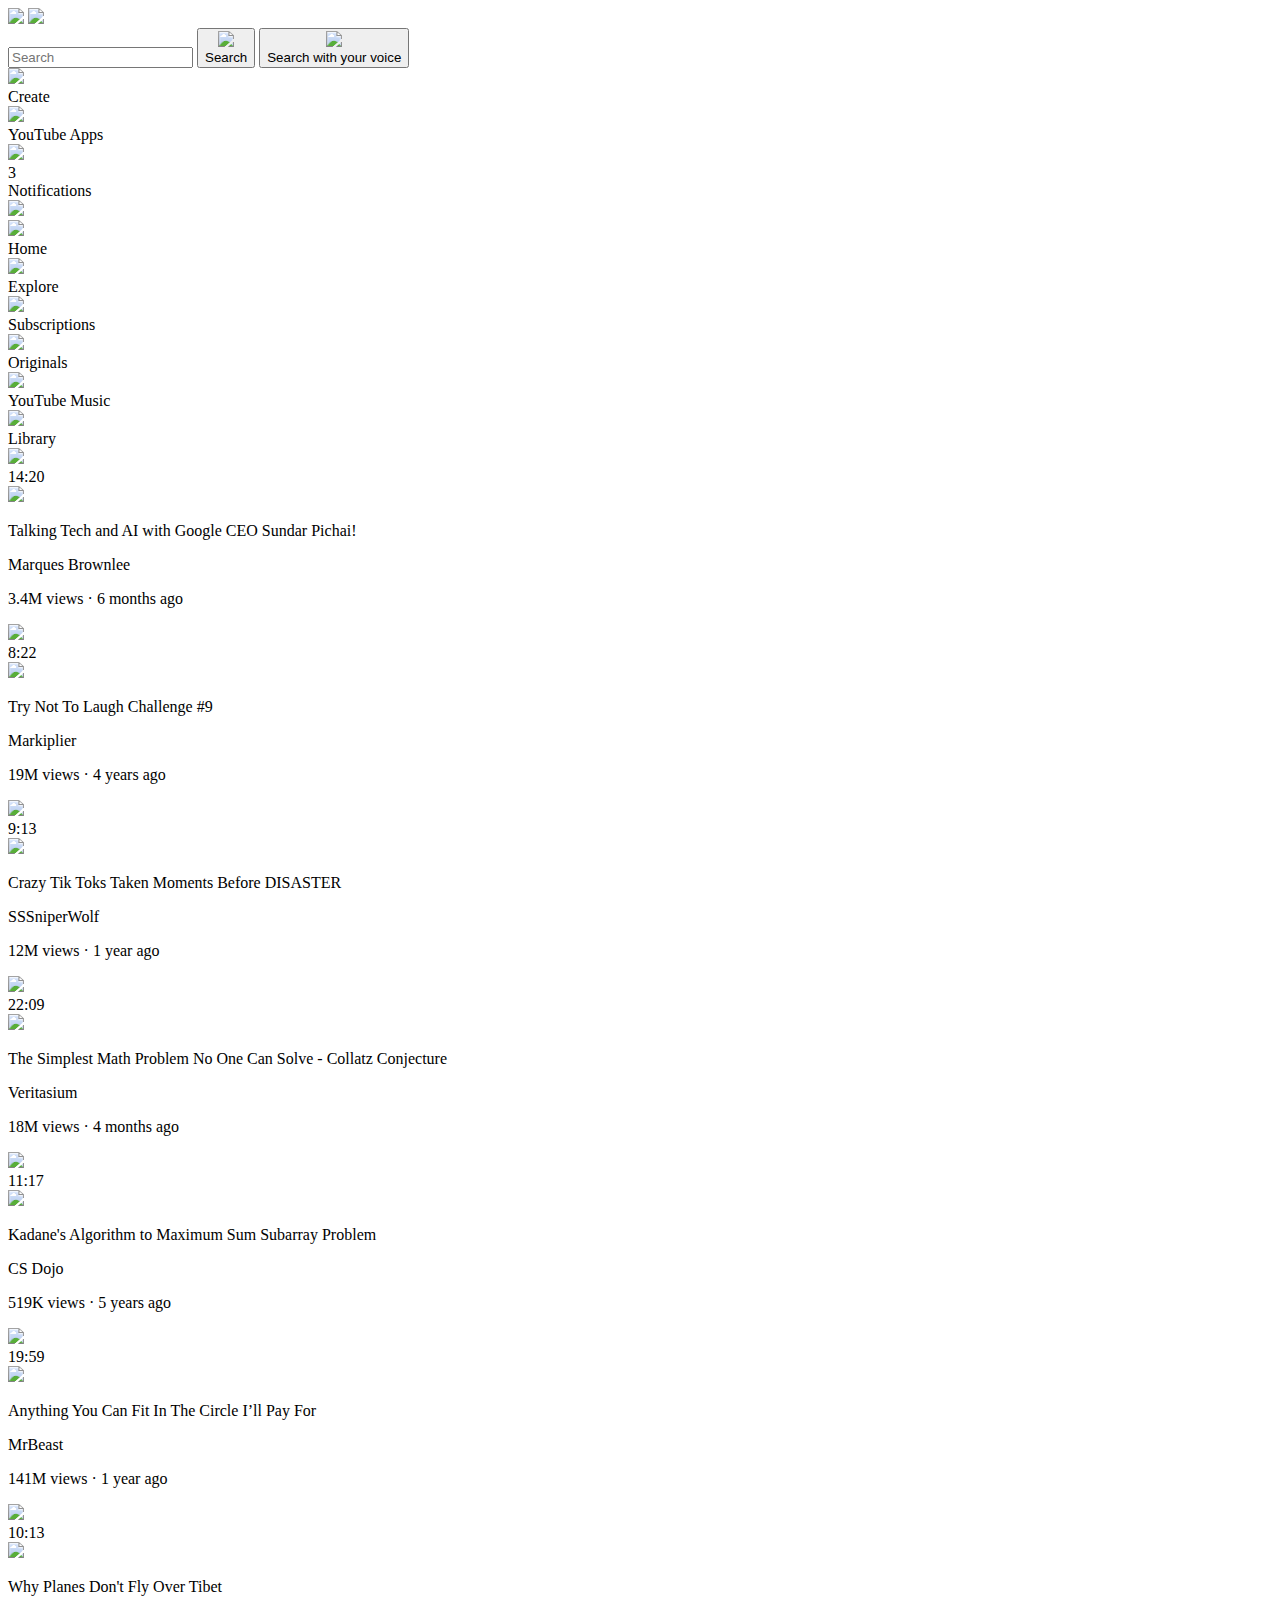
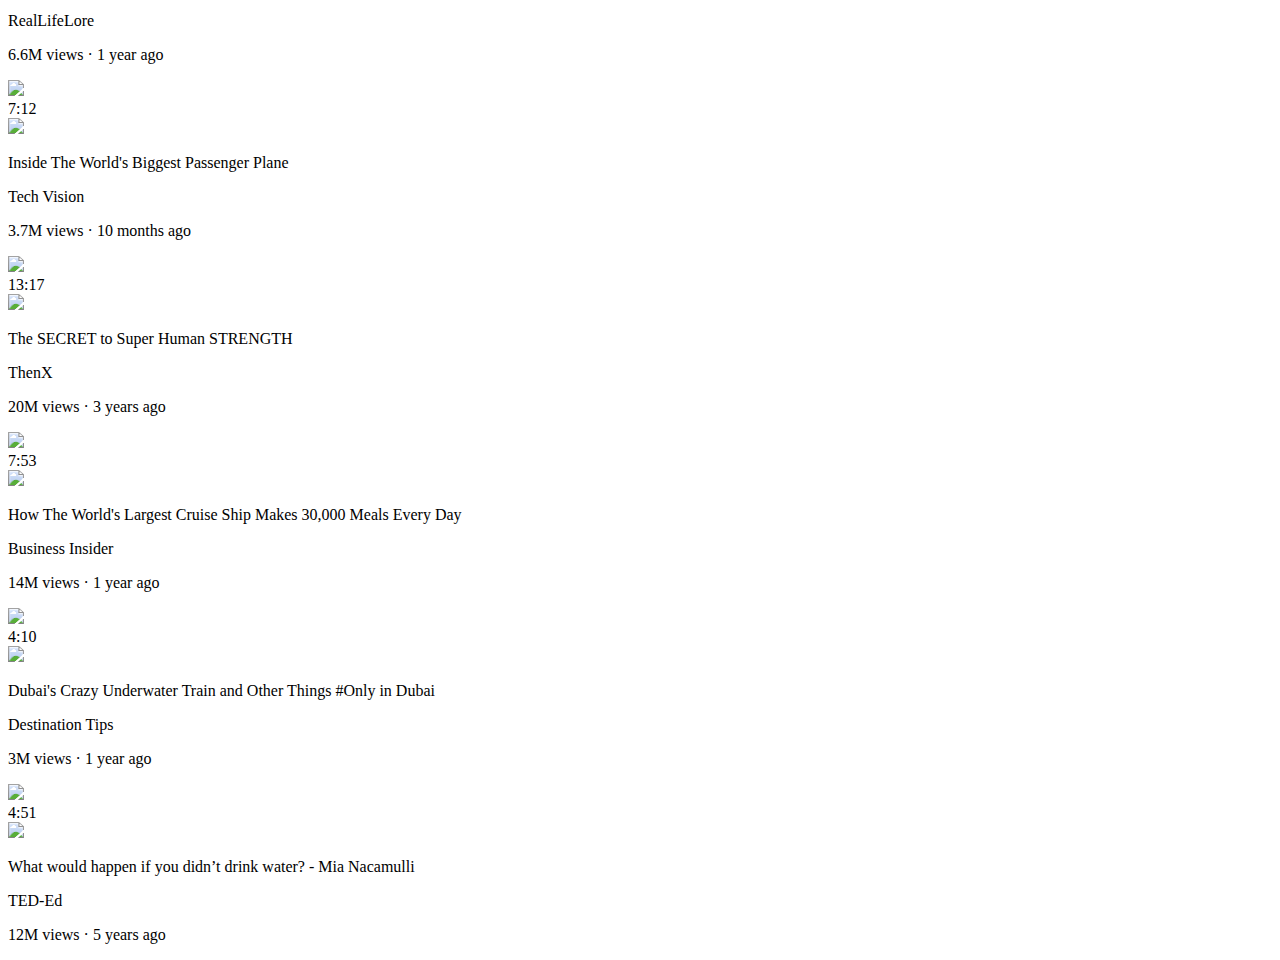
==== youtube.html @ e026f9a7 "Add files via upload" ====
<!DOCTYPE html>
<html>
  <head>
    <title>YouTube.com Clone</title>

    <link rel="preconnect" href="https://fonts.googleapis.com">
    <link rel="preconnect" href="https://fonts.gstatic.com" crossorigin>
    <link href="https://fonts.googleapis.com/css2?family=Roboto:wght@400;500;700&display=swap" rel="stylesheet">

    <link rel="stylesheet" href="styles/general.css">
    <link rel="stylesheet" href="styles/header.css">
    <link rel="stylesheet" href="styles/video.css">
    <link rel="stylesheet" href="styles/sidebar.css">
  </head>
  <body>
    <header class="header">
      <div class="left-section">
        <img class="hamburger-menu" src="icons/hamburger-menu.svg">
        <img class="youtube-logo" src="icons/youtube-logo.svg">
      </div>
      <div class="middle-section">
        <input class="search-bar" type="text" placeholder="Search">
        <button class="search-button">
          <img class="search-icon" src="icons/search.svg">
          <div class="tooltip">Search</div>
        </button>
        <!-- Put position absolute inside position relative -->
        <button class="voice-search-button">
          <img class="voice-search-icon" src="icons/voice-search-icon.svg">
          <div class="tooltip">Search with your voice</div>
        </button>
      </div>
      <div class="right-section">
        <div class="upload-icon-container">
          <img class="upload-icon" src="icons/upload.svg">
          <div class="tooltip">Create</div>
        </div>
        <div class="youtube-apps-icon-container">
          <img class="youtube-apps-icon" src="icons/youtube-apps.svg">
          <div class="tooltip">YouTube Apps</div>
        </div>
        <div class="notifications-icon-container">
          <img class="notifications-icon" src="icons/notifications.svg">
          <div class="notifications-count">3</div>
          <div class="tooltip">Notifications</div>
        </div>
        <img class="current-user-picture" src="channel-pictures/my-channel.jpeg">
      </div>
    </header>

    <nav class="sidebar">
      <div class="sidebar-link">
        <img src="icons/home.svg">
        <div>Home</div>
      </div>
      <div class="sidebar-link">
        <img src="icons/explore.svg">
        <div>Explore</div>
      </div>
      <div class="sidebar-link">
        <img src="icons/subscriptions.svg">
        <div>Subscriptions</div>
      </div>
      <div class="sidebar-link">
        <img src="icons/originals.svg">
        <div>Originals</div>
      </div>
      <div class="sidebar-link">
        <img src="icons/youtube-music.svg">
        <div>YouTube Music</div>
      </div>
      <div class="sidebar-link">
        <img src="icons/library.svg">
        <div>Library</div>
      </div>
    </nav>

    <main>
      <section class="video-grid">
        <div class="video-preview">
          <div class="thumbnail-row">
            <img class="thumbnail" src="thumbnails/thumbnail-1.webp">
            <div class="video-time">14:20</div>
          </div>
          <div class="video-info-grid">
            <div class="channel-picture">
              <img class="profile-picture" src="channel-pictures/channel-1.jpeg">
            </div>
            <div class="video-info">
              <p class="video-title">
                Talking Tech and AI with Google CEO Sundar Pichai!
              </p>
              <p class="video-author">
                Marques Brownlee
              </p>
              <p class="video-stats">
                3.4M views &#183; 6 months ago
              </p>
            </div>
          </div>
        </div>

        <div class="video-preview">
          <div class="thumbnail-row">
            <img class="thumbnail" src="thumbnails/thumbnail-2.webp">
            <div class="video-time">8:22</div>
          </div>
          <div class="video-info-grid">
            <div class="channel-picture">
              <img class="profile-picture" src="channel-pictures/channel-2.jpeg">
            </div>
            <div class="video-info">
              <p class="video-title">
                Try Not To Laugh Challenge #9
              </p>
              <p class="video-author">
                Markiplier
              </p>
              <p class="video-stats">
                19M views &#183; 4 years ago
              </p>
            </div>
          </div>
        </div>

        <div class="video-preview">
          <div class="thumbnail-row">
            <img class="thumbnail" src="thumbnails/thumbnail-3.webp">
            <div class="video-time">9:13</div>
          </div>
          <div class="video-info-grid">
            <div class="channel-picture">
              <img class="profile-picture" src="channel-pictures/channel-3.jpeg">
            </div>
            <div class="video-info">
              <p class="video-title">
                Crazy Tik Toks Taken Moments Before DISASTER
              </p>
              <p class="video-author">
                SSSniperWolf
              </p>
              <p class="video-stats">
                12M views &#183; 1 year ago
              </p>
            </div>
          </div>
        </div>

        <div class="video-preview">
          <div class="thumbnail-row">
            <img class="thumbnail" src="thumbnails/thumbnail-4.webp">
            <div class="video-time">22:09</div>
          </div>
          <div class="video-info-grid">
            <div class="channel-picture">
              <img class="profile-picture" src="channel-pictures/channel-4.jpeg">
            </div>
            <div class="video-info">
              <p class="video-title">
                The Simplest Math Problem No One Can Solve - Collatz Conjecture
              </p>
              <p class="video-author">
                Veritasium
              </p>
              <p class="video-stats">
                18M views &#183; 4 months ago
              </p>
            </div>
          </div>
        </div>

        <div class="video-preview">
          <div class="thumbnail-row">
            <img class="thumbnail" src="thumbnails/thumbnail-5.webp">
            <div class="video-time">11:17</div>
          </div>
          <div class="video-info-grid">
            <div class="channel-picture">
              <img class="profile-picture" src="channel-pictures/channel-5.jpeg">
            </div>
            <div class="video-info">
              <p class="video-title">
                Kadane's Algorithm to Maximum Sum Subarray Problem
              </p>
              <p class="video-author">
                CS Dojo
              </p>
              <p class="video-stats">
                519K views &#183; 5 years ago
              </p>
            </div>
          </div>
        </div>

        <div class="video-preview">
          <div class="thumbnail-row">
            <img class="thumbnail" src="thumbnails/thumbnail-6.webp">
            <div class="video-time">19:59</div>
          </div>
          <div class="video-info-grid">
            <div class="channel-picture">
              <img class="profile-picture" src="channel-pictures/channel-6.jpeg">
            </div>
            <div class="video-info">
              <p class="video-title">
                Anything You Can Fit In The Circle I’ll Pay For
              </p>
              <p class="video-author">
                MrBeast
              </p>
              <p class="video-stats">
                141M views &#183; 1 year ago
              </p>
            </div>
          </div>
        </div>

        <div class="video-preview">
          <div class="thumbnail-row">
            <img class="thumbnail" src="thumbnails/thumbnail-7.webp">
            <div class="video-time">10:13</div>
          </div>
          <div class="video-info-grid">
            <div class="channel-picture">
              <img class="profile-picture" src="channel-pictures/channel-7.jpeg">
            </div>
            <div class="video-info">
              <p class="video-title">
                Why Planes Don't Fly Over Tibet
              </p>
              <p class="video-author">
                RealLifeLore
              </p>
              <p class="video-stats">
                6.6M views &#183; 1 year ago
              </p>
            </div>
          </div>
        </div>

        <div class="video-preview">
          <div class="thumbnail-row">
            <img class="thumbnail" src="thumbnails/thumbnail-8.webp">
            <div class="video-time">7:12</div>
          </div>
          <div class="video-info-grid">
            <div class="channel-picture">
              <img class="profile-picture" src="channel-pictures/channel-8.jpeg">
            </div>
            <div class="video-info">
              <p class="video-title">
                Inside The World's Biggest Passenger Plane
              </p>
              <p class="video-author">
                Tech Vision
              </p>
              <p class="video-stats">
                3.7M views &#183; 10 months ago
              </p>
            </div>
          </div>
        </div>

        <div class="video-preview">
          <div class="thumbnail-row">
            <img class="thumbnail" src="thumbnails/thumbnail-9.webp">
            <div class="video-time">13:17</div>
          </div>
          <div class="video-info-grid">
            <div class="channel-picture">
              <img class="profile-picture" src="channel-pictures/channel-9.jpeg">
            </div>
            <div class="video-info">
              <p class="video-title">
                The SECRET to Super Human STRENGTH
              </p>
              <p class="video-author">
                ThenX
              </p>
              <p class="video-stats">
                20M views &#183; 3 years ago
              </p>
            </div>
          </div>
        </div>

        <div class="video-preview">
          <div class="thumbnail-row">
            <img class="thumbnail" src="thumbnails/thumbnail-10.webp">
            <div class="video-time">7:53</div>
          </div>
          <div class="video-info-grid">
            <div class="channel-picture">
              <img class="profile-picture" src="channel-pictures/channel-10.jpeg">
            </div>
            <div class="video-info">
              <p class="video-title">
                How The World's Largest Cruise Ship Makes 30,000 Meals Every Day
              </p>
              <p class="video-author">
                Business Insider
              </p>
              <p class="video-stats">
                14M views &#183; 1 year ago
              </p>
            </div>
          </div>
        </div>

        <div class="video-preview">
          <div class="thumbnail-row">
            <img class="thumbnail" src="thumbnails/thumbnail-11.webp">
            <div class="video-time">4:10</div>
          </div>
          <div class="video-info-grid">
            <div class="channel-picture">
              <img class="profile-picture" src="channel-pictures/channel-11.jpeg">
            </div>
            <div class="video-info">
              <p class="video-title">
                Dubai's Crazy Underwater Train and Other Things #Only in Dubai
              </p>
              <p class="video-author">
                Destination Tips
              </p>
              <p class="video-stats">
                3M views &#183; 1 year ago
              </p>
            </div>
          </div>
        </div>

        <div class="video-preview">
          <div class="thumbnail-row">
            <img class="thumbnail" src="thumbnails/thumbnail-12.webp">
            <div class="video-time">4:51</div>
          </div>
          <div class="video-info-grid">
            <div class="channel-picture">
              <img class="profile-picture" src="channel-pictures/channel-12.jpeg">
            </div>
            <div class="video-info">
              <p class="video-title">
                What would happen if you didn’t drink water? - Mia Nacamulli
              </p>
              <p class="video-author">
                TED-Ed
              </p>
              <p class="video-stats">
                12M views &#183; 5 years ago
              </p>
            </div>
          </div>
        </div>
      </section>
    </main>
  </body>
</html>
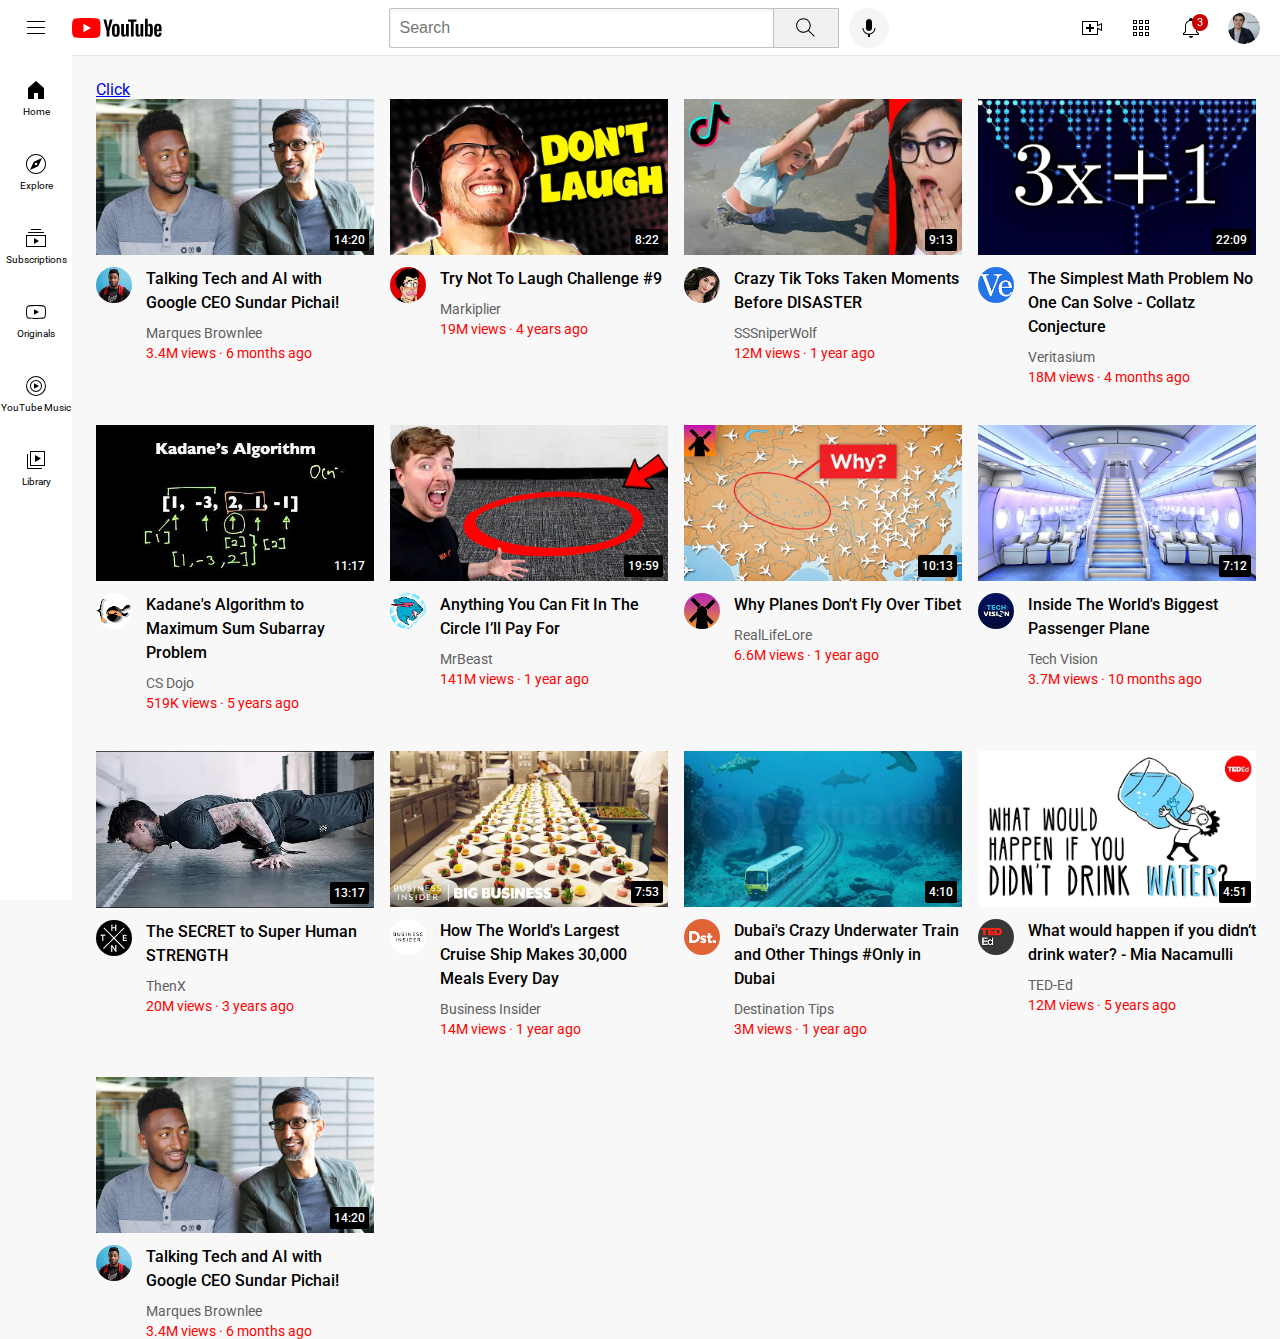
==== commit 3929d2df: "Rename index.html to youtube.html" ====
--- a/youtube.html
+++ b/youtube.html
@@ -11,8 +11,12 @@
     <link rel="stylesheet" href="styles/header.css">
     <link rel="stylesheet" href="styles/video.css">
     <link rel="stylesheet" href="styles/sidebar.css">
+    <link rel="stylesheet" href="styles/test.css">
   </head>
   <body>
+
+    <a href="display.html">Click</a>
+    
     <header class="header">
       <div class="left-section">
         <img class="hamburger-menu" src="icons/hamburger-menu.svg">
@@ -352,6 +356,29 @@
             </div>
           </div>
         </div>
+
+        <div class="video-preview">
+          <div class="thumbnail-row">
+            <img class="thumbnail" src="thumbnails/thumbnail-1.webp">
+            <div class="video-time">14:20</div>
+          </div>
+          <div class="video-info-grid">
+            <div class="channel-picture">
+              <img class="profile-picture" src="channel-pictures/channel-1.jpeg">
+            </div>
+            <div class="video-info">
+              <p class="video-title">
+                Talking Tech and AI with Google CEO Sundar Pichai!
+              </p>
+              <p class="video-author">
+                Marques Brownlee
+              </p>
+              <p class="video-stats">
+                3.4M views &#183; 6 months ago
+              </p>
+            </div>
+          </div>
+        </div>
       </section>
     </main>
   </body>
--- a/styles/general.css
+++ b/styles/general.css
@@ -0,0 +1,14 @@
+p {
+  margin-top: 0;
+  margin-bottom: 0;
+}
+
+body {
+  /* This style below will be inherited */
+  font-family: Roboto, Arial;
+  margin: 0;
+  padding-top: 80px;
+  padding-left: 96px;
+  padding-right: 24px;
+  background-color: rgb(248, 248, 248);
+}
--- a/styles/header.css
+++ b/styles/header.css
@@ -0,0 +1,204 @@
+.header {
+  height: 55px;
+
+  display: flex;
+  flex-direction: row;
+  justify-content: space-between;
+
+  position: fixed;
+  top: 0;
+  left: 0;
+  right: 0;
+  z-index: 100;
+
+  background-color: white;
+  border-bottom-width: 1px;
+  border-bottom-style: solid;
+  border-bottom-color: rgb(228, 228, 228);
+}
+
+.left-section {
+  display: flex;
+  align-items: center;
+}
+
+.hamburger-menu {
+  height: 24px;
+  margin-left: 24px;
+  margin-right: 24px;
+}
+
+.youtube-logo {
+  height: 20px;
+}
+
+.middle-section {
+  flex: 1;
+  margin-left: 70px;
+  margin-right: 35px;
+  max-width: 500px;
+  display: flex;
+  align-items: center;
+}
+
+.search-bar {
+  flex: 1;
+  height: 36px;
+  padding-left: 10px;
+  font-size: 16px;
+  border: 1px solid rgb(192, 192, 192);
+  border-radius: 2px;
+  box-shadow: inset 1px 2px 3px rgba(0, 0, 0, 0.05);
+  width: 0;
+}
+
+.search-bar::placeholder {
+  font-size: 16px;
+}
+
+.search-button {
+  height: 40px;
+  width: 66px;
+  background-color: rgb(240, 240, 240);
+  border-width: 1px;
+  border-style: solid;
+  border-color: rgb(192, 192, 192);
+  margin-left: -1px;
+  margin-right: 10px;
+}
+
+.search-button,
+.voice-search-button,
+.upload-icon-container {
+  display: flex;
+  justify-content: center;
+  align-items: center;
+  position: relative;
+}
+
+.search-button .tooltip,
+.voice-search-button .tooltip,
+.upload-icon-container .tooltip {
+  position: absolute;
+  background-color: gray;
+  color: white;
+  padding-top: 4px;
+  padding-bottom: 4px;
+  padding-left: 8px;
+  padding-right: 8px;
+  border-radius: 2px;
+  font-size: 12px;
+  bottom: -30px;
+  opacity: 0;
+  transition: opacity 0.15s;
+  pointer-events: none;
+  white-space: nowrap;
+}
+
+.search-button:hover .tooltip,
+.voice-search-button:hover .tooltip,
+.upload-icon-container:hover .tooltip {
+  opacity: 1;
+}
+
+.search-icon {
+  height: 25px;
+}
+
+.voice-search-button {
+  height: 40px;
+  width: 40px;
+  border-radius: 20px;
+  border: none;
+  background-color: rgb(245, 245, 245);
+}
+
+.voice-search-icon {
+  height: 24px;
+}
+
+.right-section {
+  width: 180px;
+  margin-right: 20px;
+  display: flex;
+  align-items: center;
+  justify-content: space-between;
+  flex-shrink: 0;
+}
+
+.upload-icon {
+  height: 24px;
+}
+
+.youtube-apps-icon {
+  height: 24px;
+}
+
+.notifications-icon {
+  height: 24px;
+}
+
+.notifications-icon-container {
+  position: relative;
+}
+
+.notifications-count {
+  position: absolute;
+  top: -2px;
+  right: -5px;
+  background-color: rgb(200, 0, 0);
+  color: white;
+  font-size: 11px;
+  padding-left: 5px;
+  padding-right: 5px;
+  padding-top: 2px;
+  padding-bottom: 2px;
+  border-radius: 10px;
+}
+
+.current-user-picture {
+  height: 32px;
+  border-radius: 16px;
+}
+
+.search-button,
+.voice-search-button,
+.upload-icon-container,
+.youtube-apps-icon-container,
+.notifications-icon-container {
+  display: flex;
+  justify-content: center;
+  align-items: center;
+  position: relative;
+  cursor: pointer;
+}
+
+.search-button .tooltip,
+.voice-search-button .tooltip,
+.upload-icon-container .tooltip,
+.youtube-apps-icon-container .tooltip,
+.notifications-icon-container .tooltip {
+  font-family: Roboto, Arial;
+  position: absolute;
+  background-color: gray;
+  color: white;
+  padding-top: 4px;
+  padding-bottom: 4px;
+  padding-left: 8px;
+  padding-right: 8px;
+  border-radius: 2px;
+  font-size: 12px;
+  bottom: -30px;
+  opacity: 0;
+  transition: opacity 0.15s;
+  pointer-events: none;
+  white-space: nowrap;
+}
+
+.search-button:hover .tooltip,
+.voice-search-button:hover .tooltip,
+.upload-icon-container:hover .tooltip,
+.youtube-apps-icon-container:hover .tooltip,
+.notifications-icon-container:hover .tooltip {
+  opacity: 1;
+}
--- a/styles/video.css
+++ b/styles/video.css
@@ -0,0 +1,87 @@
+.thumbnail {
+  width: 100%;
+}
+
+.video-title {
+  margin-top: 0;
+  font-size: 14px;
+  font-weight: 500;
+  line-height: 20px;
+  margin-bottom: 10px;
+}
+
+.video-info-grid {
+  display: grid;
+  grid-template-columns: 50px 1fr;
+}
+
+.profile-picture {
+  width: 36px;
+  border-radius: 50px;
+}
+
+.thumbnail-row {
+  margin-bottom: 8px;
+  position: relative;
+}
+
+.video-author,
+.video-stats {
+  font-size: 12px;
+  color: rgb(96, 96, 96);
+}
+
+.video-author {
+  margin-bottom: 4px;
+}
+
+@media (min-width: 1000px) {
+  .video-title {
+    font-size: 16px;
+    line-height: 24px;
+  }
+}
+
+@media (min-width: 1000px) {
+  .video-author,
+  .video-stats {
+    font-size: 14px;
+  }
+}
+
+.video-grid {
+  display: grid;
+  grid-template-columns: 1fr 1fr 1fr;
+  column-gap: 16px;
+  row-gap: 40px;
+}
+
+@media (max-width: 750px) {
+  .video-grid {
+    grid-template-columns: 1fr 1fr;
+  }
+}
+
+@media (min-width: 751px) and (max-width: 999px) {
+  .video-grid {
+    grid-template-columns: 1fr 1fr 1fr;
+  }
+}
+
+@media (min-width: 1000px) {
+  .video-grid {
+    grid-template-columns: 1fr 1fr 1fr 1fr;
+  }
+}
+
+.video-time {
+  font-size: 12px;
+  font-weight: 500;
+  padding: 4px;
+  border-radius: 2px;
+  background-color: black;
+  color: white;
+  position: absolute;
+  bottom: 8px;
+  right: 5px;
+}
--- a/styles/sidebar.css
+++ b/styles/sidebar.css
@@ -0,0 +1,32 @@
+.sidebar {
+  position: fixed;
+  left: 0;
+  bottom: 0;
+  top: 55px;
+  background-color: white;
+  width: 72px;
+  z-index: 200;
+  padding-top: 5px;
+}
+
+.sidebar-link {
+  height: 74px;
+  display: flex;
+  justify-content: center;
+  align-items: center;
+  flex-direction: column;
+  cursor: pointer;
+}
+
+.sidebar-link:hover {
+  background-color: rgb(235, 235, 235);
+}
+
+.sidebar-link img {
+  height: 24px;
+  margin-bottom: 4px;
+}
+
+.sidebar-link div {
+  font-size: 10px;
+}
--- a/styles/test.css
+++ b/styles/test.css
@@ -0,0 +1,3 @@
+.video-stats {
+  color: red;
+}